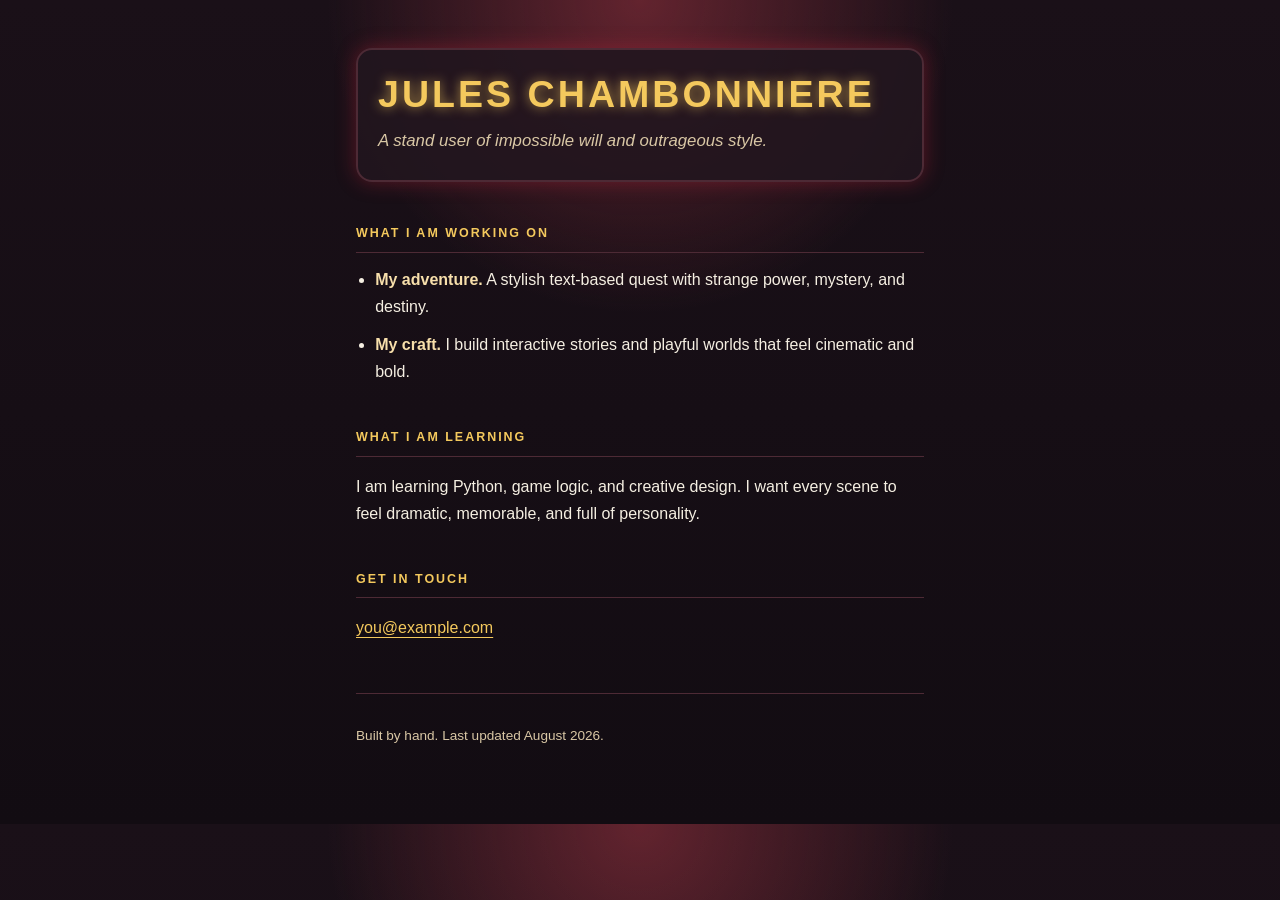
==== index.html @ c7882b74 "changed name line 9" ====
<!doctype html>
<html lang="en">

<head>
  <meta charset="utf-8">
  <meta name="viewport" content="width=device-width, initial-scale=1">

  <title>Jules Chambonniere</title>
  <meta name="description"
    content="A bizarre, stylish adventure inspired by the energy and drama of JoJo's Bizarre Adventure.">

  <link rel="stylesheet" href="styles.css">
</head>

<body>

  <header>
    <h1>Jules Chambonniere</h1>
    <p class="tagline">A stand user of impossible will and outrageous style.</p>
  </header>

  <main>

    <section>
      <h2>What I am working on</h2>
      <ul>
        <li><strong>My adventure.</strong> A stylish text-based quest with strange power, mystery, and destiny.</li>
        <li><strong>My craft.</strong> I build interactive stories and playful worlds that feel cinematic and bold.</li>
      </ul>
    </section>

    <section>
      <h2>What I am learning</h2>
      <p>
        I am learning Python, game logic, and creative design. I want every scene to feel dramatic,
        memorable, and full of personality.
      </p>
    </section>

    <section>
      <h2>Get in touch</h2>
      <p><a href="mailto:you@example.com">you@example.com</a></p>
    </section>

  </main>

  <footer>
    <p>Built by hand. Last updated August 2026.</p>
  </footer>

</body>

</html>
---- styles.css ----
:root {
  --ink: #f5efe2;
  --muted: #d9c7a5;
  --accent: #d72638;
  --accent-strong: #f4c95d;
  --paper: #120c12;
  --paper-soft: #22161f;
  --line: #4d2a35;
  --measure: 38rem;
}

*,
*::before,
*::after {
  box-sizing: border-box;
}

body {
  margin: 0 auto;
  padding: 3rem 1.25rem 4rem;
  max-width: var(--measure);
  background:
    radial-gradient(circle at top, rgba(123, 42, 54, 0.75), transparent 30%),
    linear-gradient(180deg, #1a1018 0%, var(--paper) 100%);
  color: var(--ink);
  font: 1rem/1.7 "Segoe UI", Tahoma, sans-serif;
}

header {
  padding: 1.5rem 1.25rem;
  border: 2px solid var(--line);
  border-radius: 1rem;
  background: rgba(34, 22, 31, 0.9);
  box-shadow: 0 0 20px rgba(212, 38, 59, 0.35);
}

h1 {
  margin: 0;
  font-size: 2.35rem;
  line-height: 1.1;
  letter-spacing: 0.08em;
  text-transform: uppercase;
  color: var(--accent-strong);
  text-shadow: 0 0 12px rgba(244, 201, 93, 0.7);
}

.tagline {
  margin: 0.75rem 0 0;
  color: var(--muted);
  font-size: 1.05rem;
  font-style: italic;
}

h2 {
  margin: 2.6rem 0 0.8rem;
  padding-bottom: 0.45rem;
  border-bottom: 1px solid var(--line);
  font-size: 0.78rem;
  letter-spacing: 0.16em;
  text-transform: uppercase;
  color: var(--accent-strong);
}

ul {
  margin: 0;
  padding-left: 1.2rem;
}

li {
  margin-bottom: 0.7rem;
}

strong {
  color: #f7dfab;
}

a {
  color: var(--accent-strong);
  text-underline-offset: 4px;
}

a:hover {
  text-decoration: none;
}

footer {
  margin-top: 3.25rem;
  padding-top: 1rem;
  border-top: 1px solid var(--line);
  color: var(--muted);
  font-size: 0.85rem;
}

@media (max-width: 30rem) {
  body {
    padding-top: 2rem;
  }

  h1 {
    font-size: 1.9rem;
  }
}
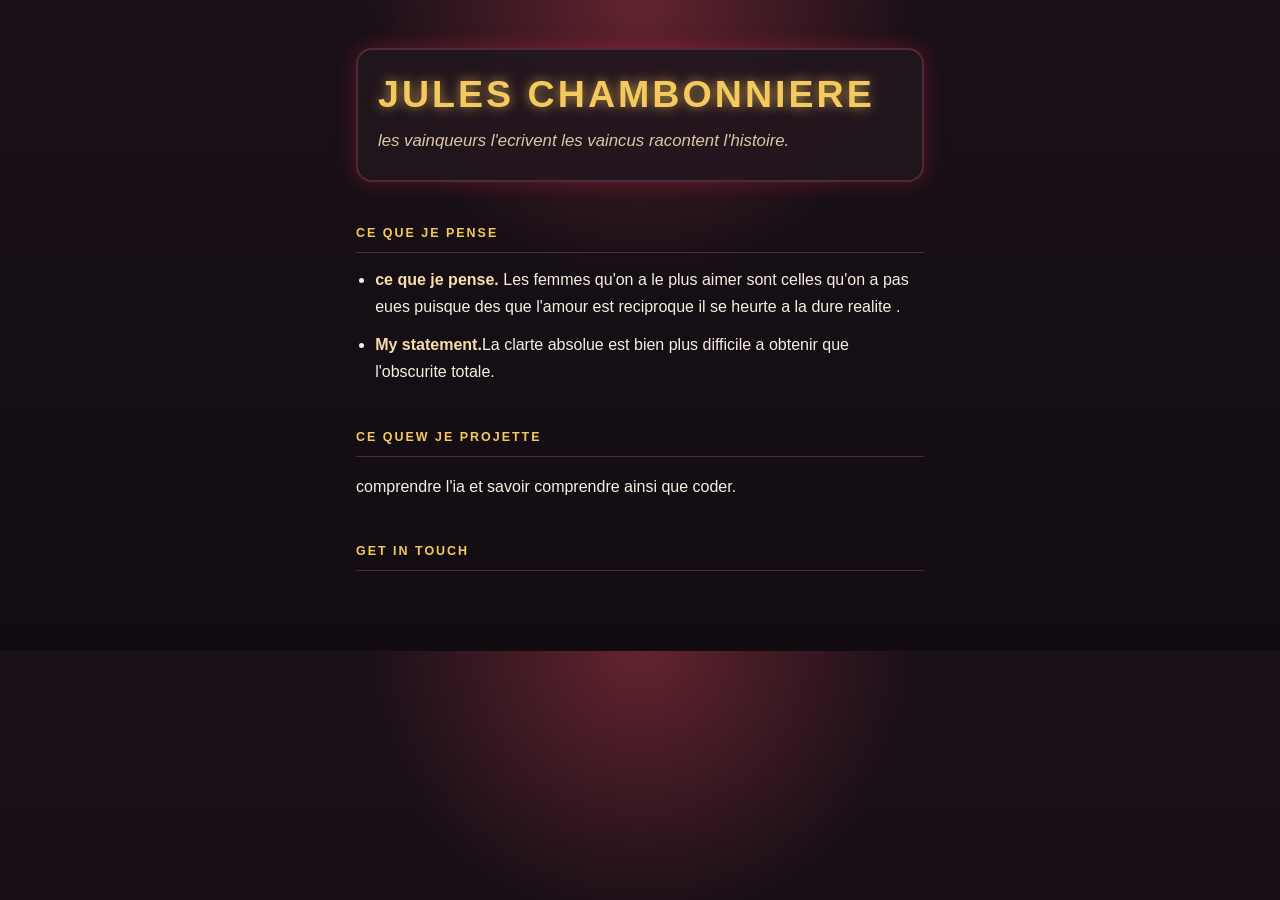
==== commit 25b523bb: "texte tout du long" ====
--- a/index.html
+++ b/index.html
@@ -7,7 +7,7 @@
 
   <title>Jules Chambonniere</title>
   <meta name="description"
-    content="A bizarre, stylish adventure inspired by the energy and drama of JoJo's Bizarre Adventure.">
+    content="who told you bad men don't dance ?">
 
   <link rel="stylesheet" href="styles.css">
 </head>
@@ -16,36 +16,35 @@
 
   <header>
     <h1>Jules Chambonniere</h1>
-    <p class="tagline">A stand user of impossible will and outrageous style.</p>
+    <p class="tagline"> les vainqueurs l'ecrivent les vaincus racontent l'histoire.</p>
   </header>
 
   <main>
 
     <section>
-      <h2>What I am working on</h2>
+      <h2>ce que je pense</h2>
       <ul>
-        <li><strong>My adventure.</strong> A stylish text-based quest with strange power, mystery, and destiny.</li>
-        <li><strong>My craft.</strong> I build interactive stories and playful worlds that feel cinematic and bold.</li>
+        <li><strong>ce que je pense.</strong> Les femmes qu'on a le plus aimer sont celles qu'on a pas eues puisque des que l'amour est reciproque il se heurte a la dure realite .</li>
+        <li><strong>My statement.</strong>La clarte absolue est bien plus difficile a obtenir que l'obscurite totale.</li>
       </ul>
     </section>
 
     <section>
-      <h2>What I am learning</h2>
+      <h2>ce quew je projette</h2>
       <p>
-        I am learning Python, game logic, and creative design. I want every scene to feel dramatic,
-        memorable, and full of personality.
+        comprendre l'ia et savoir comprendre ainsi que coder.
       </p>
     </section>
 
     <section>
       <h2>Get in touch</h2>
-      <p><a href="mailto:you@example.com">you@example.com</a></p>
+      <p><a href="mailto:chambonnierejules@gmail.com>you@example.com</a></p>
     </section>
 
   </main>
 
   <footer>
-    <p>Built by hand. Last updated August 2026.</p>
+    <p>Built brick by brick. Last updated August 2026.</p>
   </footer>
 
 </body>
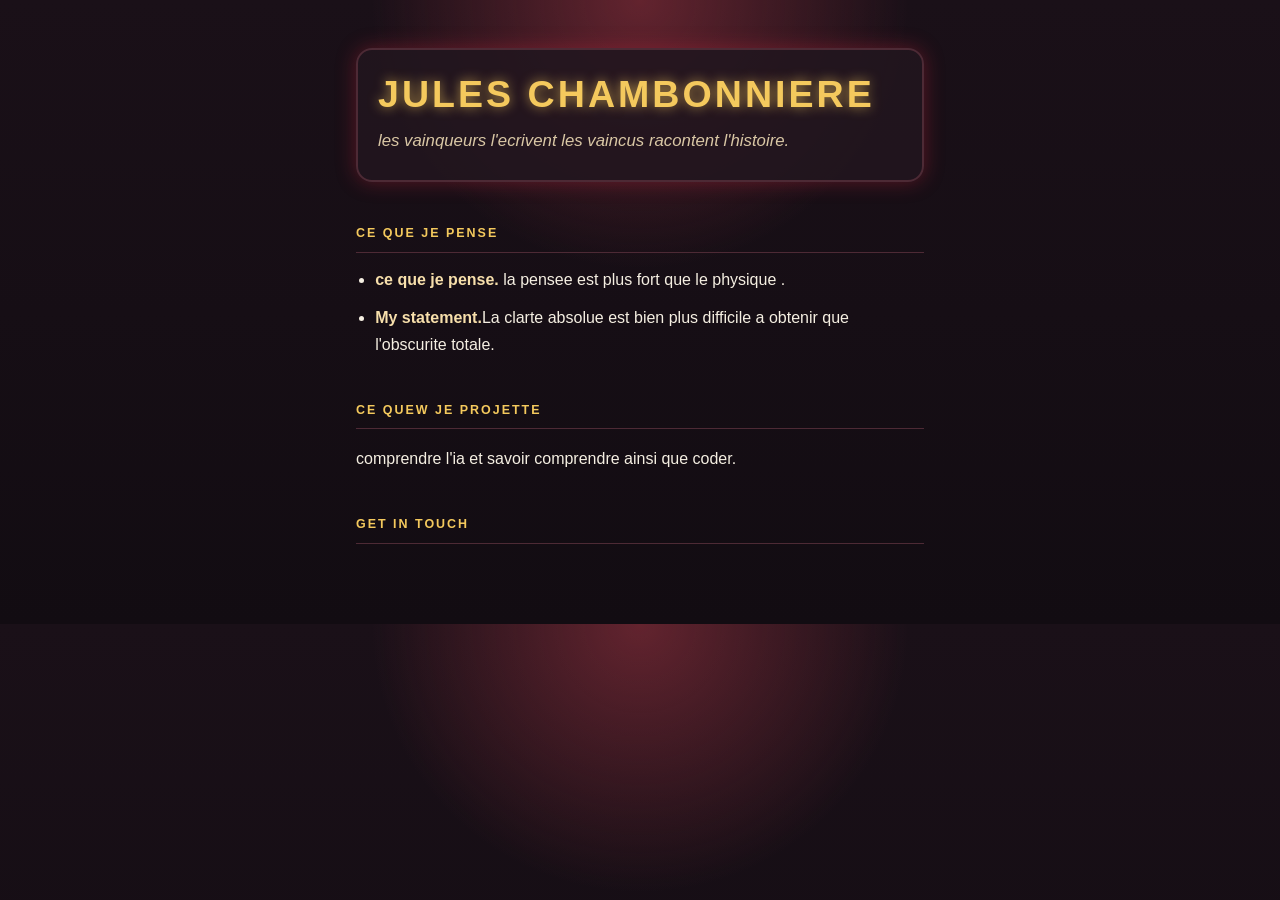
==== commit 9db4c26d: "ce quen je pense change" ====
--- a/index.html
+++ b/index.html
@@ -24,7 +24,7 @@
     <section>
       <h2>ce que je pense</h2>
       <ul>
-        <li><strong>ce que je pense.</strong> Les femmes qu'on a le plus aimer sont celles qu'on a pas eues puisque des que l'amour est reciproque il se heurte a la dure realite .</li>
+        <li><strong>ce que je pense.</strong> la pensee est plus fort que le physique .</li>
         <li><strong>My statement.</strong>La clarte absolue est bien plus difficile a obtenir que l'obscurite totale.</li>
       </ul>
     </section>
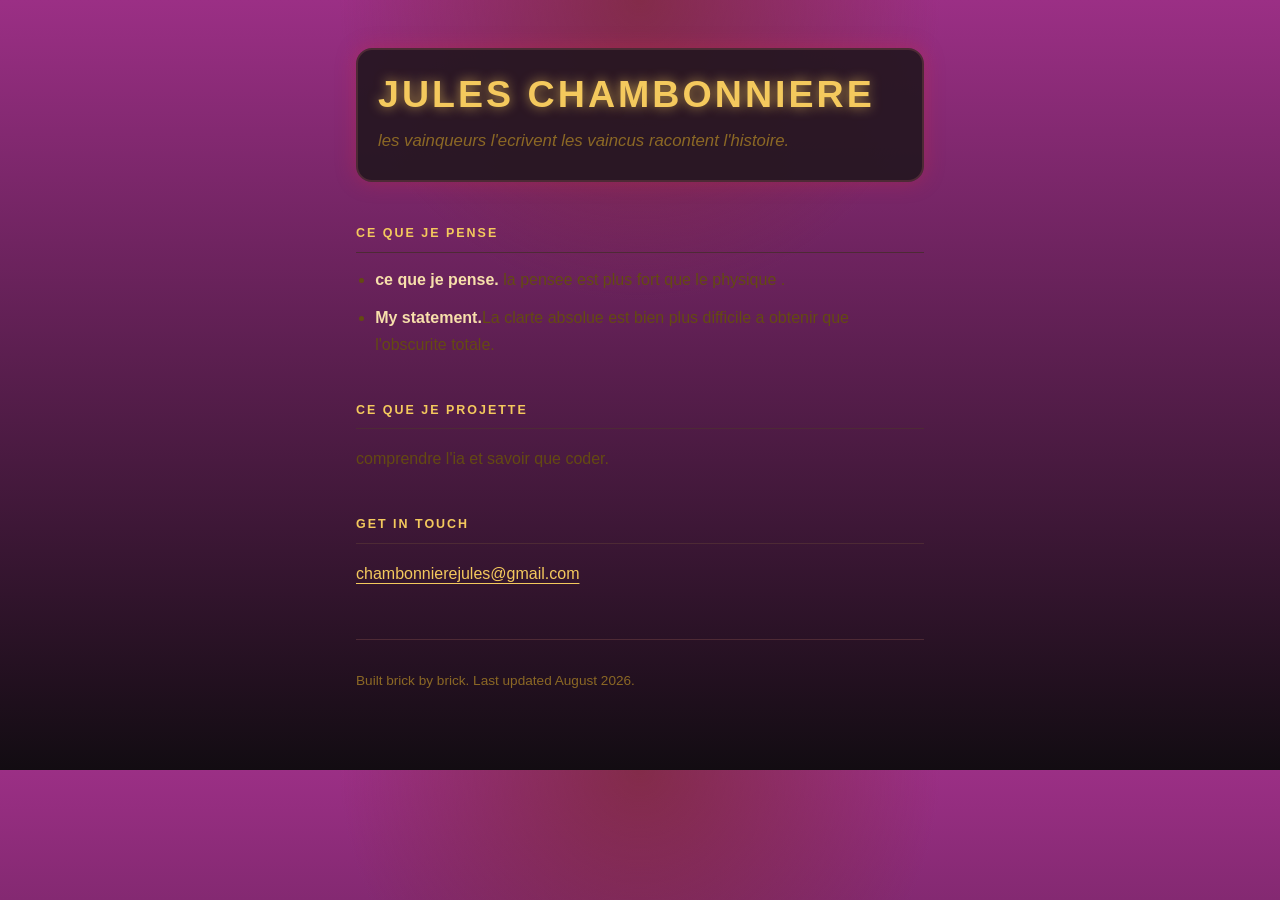
==== commit 197b33f8: "un peu la couleur" ====
--- a/index.html
+++ b/index.html
@@ -6,8 +6,7 @@
   <meta name="viewport" content="width=device-width, initial-scale=1">
 
   <title>Jules Chambonniere</title>
-  <meta name="description"
-    content="who told you bad men don't dance ?">
+  <meta name="description" content="who told you bad men don't dance ?">
 
   <link rel="stylesheet" href="styles.css">
 </head>
@@ -25,20 +24,21 @@
       <h2>ce que je pense</h2>
       <ul>
         <li><strong>ce que je pense.</strong> la pensee est plus fort que le physique .</li>
-        <li><strong>My statement.</strong>La clarte absolue est bien plus difficile a obtenir que l'obscurite totale.</li>
+        <li><strong>My statement.</strong>La clarte absolue est bien plus difficile a obtenir que l'obscurite totale.
+        </li>
       </ul>
     </section>
 
     <section>
-      <h2>ce quew je projette</h2>
+      <h2>ce que je projette</h2>
       <p>
-        comprendre l'ia et savoir comprendre ainsi que coder.
+        comprendre l'ia et savoir que coder.
       </p>
     </section>
 
     <section>
       <h2>Get in touch</h2>
-      <p><a href="mailto:chambonnierejules@gmail.com>you@example.com</a></p>
+      <p><a href="mailto:chambonnierejules@gmail.com">chambonnierejules@gmail.com</a></p>
     </section>
 
   </main>
--- a/styles.css
+++ b/styles.css
@@ -1,6 +1,6 @@
 :root {
-  --ink: #f5efe2;
-  --muted: #d9c7a5;
+  --ink: #644a12;
+  --muted: #8b6825;
   --accent: #d72638;
   --accent-strong: #f4c95d;
   --paper: #120c12;
@@ -21,7 +21,7 @@
   max-width: var(--measure);
   background:
     radial-gradient(circle at top, rgba(123, 42, 54, 0.75), transparent 30%),
-    linear-gradient(180deg, #1a1018 0%, var(--paper) 100%);
+    linear-gradient(180deg, #9b2f85 0%, var(--paper) 100%);
   color: var(--ink);
   font: 1rem/1.7 "Segoe UI", Tahoma, sans-serif;
 }
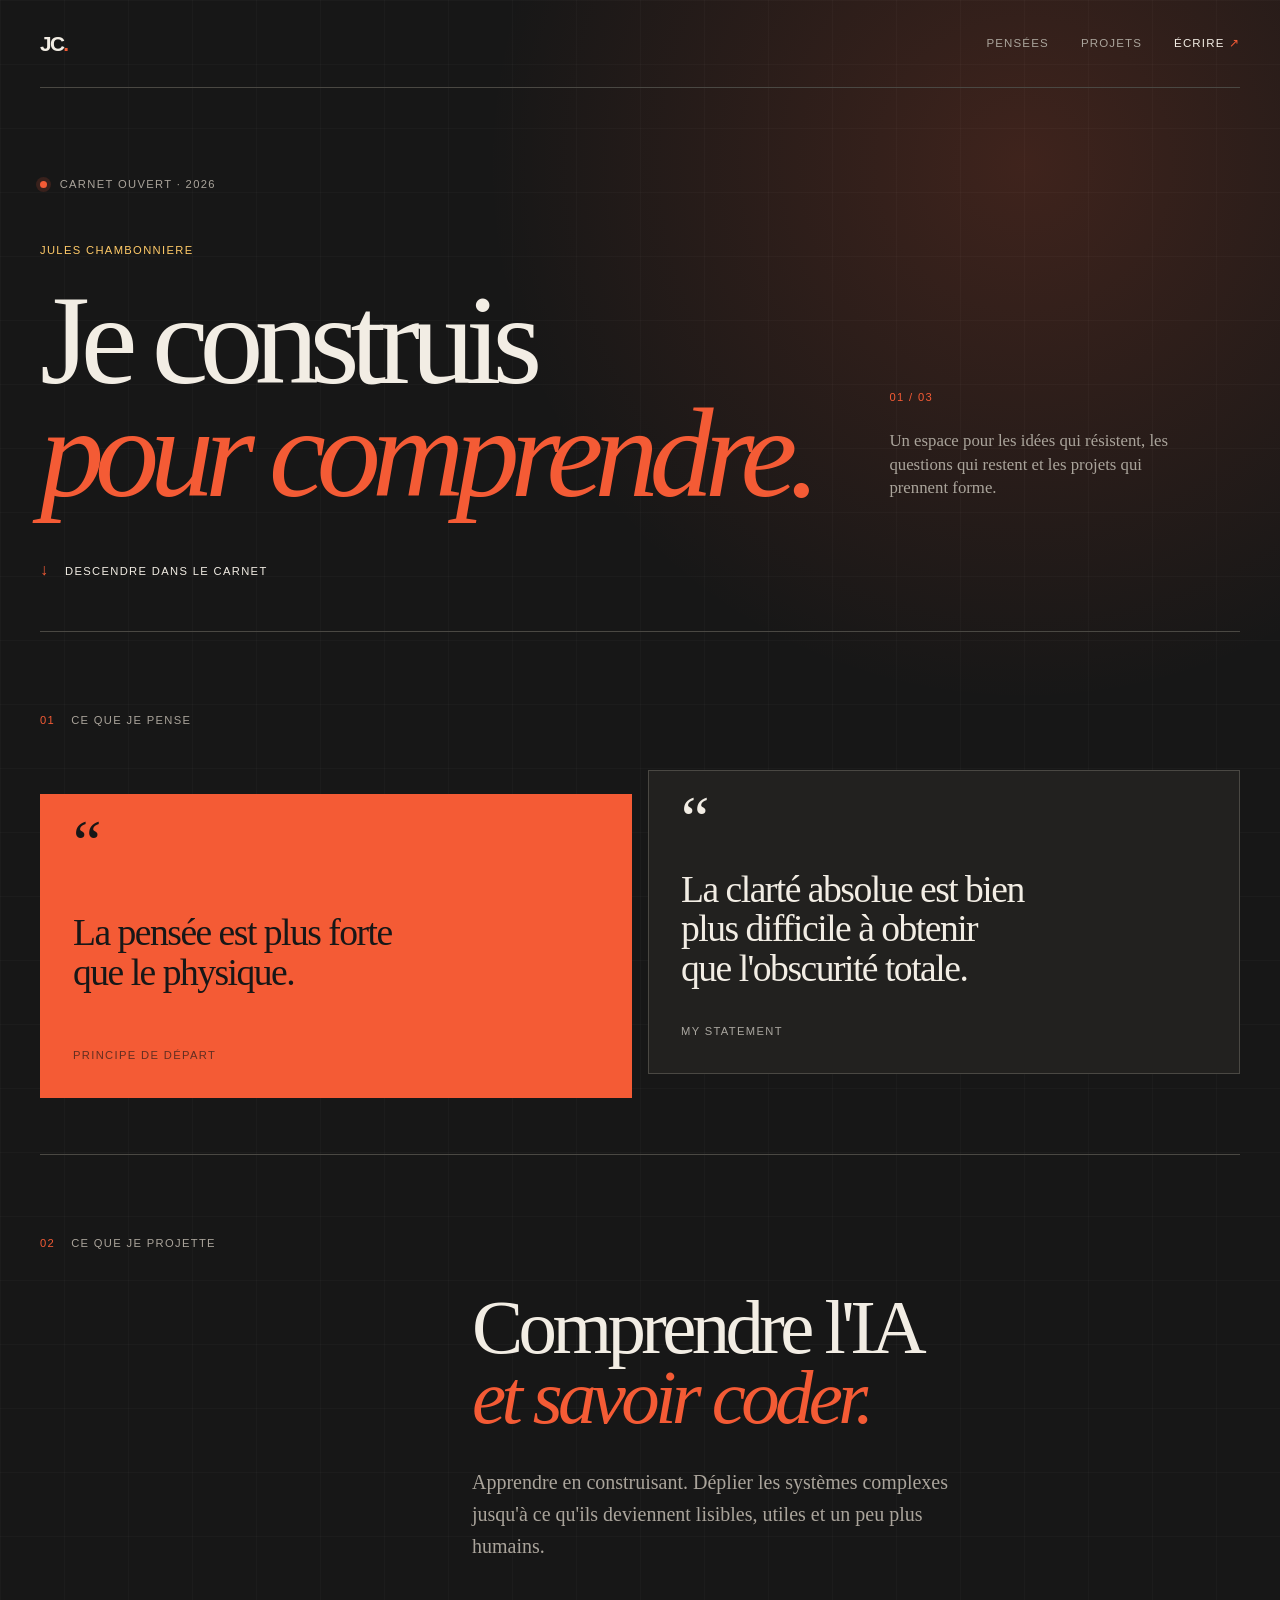
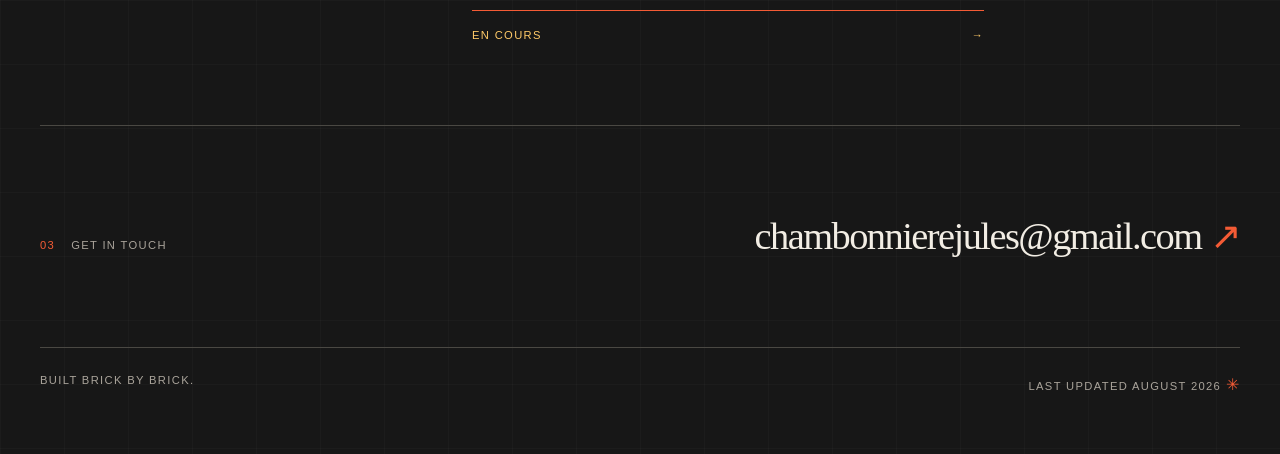
==== commit 791a565a: "blablabla" ====
--- a/index.html
+++ b/index.html
@@ -5,47 +5,79 @@
   <meta charset="utf-8">
   <meta name="viewport" content="width=device-width, initial-scale=1">
 
-  <title>Jules Chambonniere</title>
-  <meta name="description" content="who told you bad men don't dance ?">
+  <title>Jules Chambonniere — idées en mouvement</title>
+  <meta name="description" content="Le carnet public de Jules Chambonniere : idées, IA et code.">
 
   <link rel="stylesheet" href="styles.css">
 </head>
 
 <body>
 
-  <header>
-    <h1>Jules Chambonniere</h1>
-    <p class="tagline"> les vainqueurs l'ecrivent les vaincus racontent l'histoire.</p>
-  </header>
+  <div class="page-shell">
+    <nav class="site-nav" aria-label="Navigation principale">
+      <a class="monogram" href="#top" aria-label="Retour en haut">JC<span>.</span></a>
+      <div class="nav-links">
+        <a href="#pensees">Pensées</a>
+        <a href="#projets">Projets</a>
+        <a class="nav-contact" href="mailto:chambonnierejules@gmail.com">Écrire <span>↗</span></a>
+      </div>
+    </nav>
 
-  <main>
+    <header id="top" class="hero">
+      <div class="hero-kicker"><span class="status-dot"></span> Carnet ouvert · 2026</div>
+      <div class="hero-grid">
+        <div>
+          <p class="eyebrow">Jules Chambonniere</p>
+          <h1>Je construis<br><em>pour comprendre.</em></h1>
+        </div>
+        <div class="hero-note">
+          <span class="note-number">01 / 03</span>
+          <p>Un espace pour les idées qui résistent, les questions qui restent et les projets qui prennent forme.</p>
+        </div>
+      </div>
+      <a class="scroll-cue" href="#pensees"><span>↓</span> Descendre dans le carnet</a>
+    </header>
 
-    <section>
-      <h2>ce que je pense</h2>
-      <ul>
-        <li><strong>ce que je pense.</strong> la pensee est plus fort que le physique .</li>
-        <li><strong>My statement.</strong>La clarte absolue est bien plus difficile a obtenir que l'obscurite totale.
-        </li>
-      </ul>
-    </section>
+    <main>
 
-    <section>
-      <h2>ce que je projette</h2>
-      <p>
-        comprendre l'ia et savoir que coder.
-      </p>
-    </section>
+      <section id="pensees" class="section-block thoughts">
+        <div class="section-label"><span>01</span><span>Ce que je pense</span></div>
+        <div class="quote-list">
+          <article class="quote-card quote-card-featured">
+            <span class="quote-mark">“</span>
+            <p>La pensée est plus forte que le physique.</p>
+            <span class="quote-caption">Principe de départ</span>
+          </article>
+          <article class="quote-card">
+            <span class="quote-mark">“</span>
+            <p>La clarté absolue est bien plus difficile à obtenir que l'obscurité totale.</p>
+            <span class="quote-caption">My statement</span>
+          </article>
+        </div>
+      </section>
 
-    <section>
-      <h2>Get in touch</h2>
-      <p><a href="mailto:chambonnierejules@gmail.com">chambonnierejules@gmail.com</a></p>
-    </section>
+      <section id="projets" class="section-block direction">
+        <div class="section-label"><span>02</span><span>Ce que je projette</span></div>
+        <div class="direction-content">
+          <h2>Comprendre l'IA<br><em>et savoir coder.</em></h2>
+          <p>Apprendre en construisant. Déplier les systèmes complexes jusqu'à ce qu'ils deviennent lisibles, utiles et
+            un peu plus humains.</p>
+          <div class="progress-line"><span>En cours</span><span>→</span></div>
+        </div>
+      </section>
 
-  </main>
+      <section class="section-block contact-block">
+        <div class="section-label"><span>03</span><span>Get in touch</span></div>
+        <a class="email-link" href="mailto:chambonnierejules@gmail.com">chambonnierejules@gmail.com <span>↗</span></a>
+      </section>
 
-  <footer>
-    <p>Built brick by brick. Last updated August 2026.</p>
-  </footer>
+    </main>
+
+    <footer>
+      <p>Built brick by brick.</p>
+      <p>Last updated <time datetime="2026-08">August 2026</time> <span class="footer-mark">✳</span></p>
+    </footer>
+  </div>
 
 </body>
 
--- a/styles.css
+++ b/styles.css
@@ -1,12 +1,12 @@
 :root {
-  --ink: #644a12;
-  --muted: #8b6825;
-  --accent: #d72638;
-  --accent-strong: #f4c95d;
-  --paper: #120c12;
-  --paper-soft: #22161f;
-  --line: #4d2a35;
-  --measure: 38rem;
+  --ink: #f2ede4;
+  --muted: #aaa49b;
+  --accent: #f45b35;
+  --accent-strong: #ffca68;
+  --paper: #171717;
+  --paper-soft: #22211f;
+  --line: #4a4843;
+  --measure: 76rem;
 }
 
 *,
@@ -16,87 +16,355 @@
 }
 
 body {
+  margin: 0;
+  padding: 0 2.5rem 2rem;
+  background:
+    linear-gradient(rgba(255, 255, 255, .025) 1px, transparent 1px),
+    linear-gradient(90deg, rgba(255, 255, 255, .025) 1px, transparent 1px),
+    radial-gradient(circle at 80% 8%, rgba(244, 91, 53, .18), transparent 25%),
+    var(--paper);
+  background-size: 64px 64px, 64px 64px, auto, auto;
+  color: var(--ink);
+  font: 1rem/1.6 Georgia, "Times New Roman", serif;
+}
+
+.page-shell {
+  max-width: var(--measure);
   margin: 0 auto;
-  padding: 3rem 1.25rem 4rem;
-  max-width: var(--measure);
-  background:
-    radial-gradient(circle at top, rgba(123, 42, 54, 0.75), transparent 30%),
-    linear-gradient(180deg, #9b2f85 0%, var(--paper) 100%);
+}
+
+.site-nav {
+  height: 5.5rem;
+  display: flex;
+  align-items: center;
+  justify-content: space-between;
+  border-bottom: 1px solid var(--line);
+  font-family: Arial, sans-serif;
+  font-size: .72rem;
+  letter-spacing: .1em;
+  text-transform: uppercase;
+}
+
+.monogram {
   color: var(--ink);
-  font: 1rem/1.7 "Segoe UI", Tahoma, sans-serif;
-}
-
-header {
-  padding: 1.5rem 1.25rem;
-  border: 2px solid var(--line);
-  border-radius: 1rem;
-  background: rgba(34, 22, 31, 0.9);
-  box-shadow: 0 0 20px rgba(212, 38, 59, 0.35);
+  font-size: 1.3rem;
+  font-weight: 800;
+  letter-spacing: -.08em;
+  text-decoration: none;
+}
+
+.monogram span,
+.nav-contact span,
+.email-link span {
+  color: var(--accent);
+}
+
+.nav-links {
+  display: flex;
+  align-items: center;
+  gap: 2rem;
+}
+
+.nav-links a {
+  color: var(--muted);
+  text-decoration: none;
+  transition: color .2s ease;
+}
+
+.nav-links a:hover {
+  color: var(--accent-strong);
+}
+
+.nav-contact {
+  color: var(--ink) !important;
+}
+
+.hero {
+  min-height: 34rem;
+  padding: 5.5rem 0 3rem;
+  display: flex;
+  flex-direction: column;
+  justify-content: space-between;
+  border-bottom: 1px solid var(--line);
+}
+
+.hero-kicker,
+.eyebrow,
+.section-label,
+.note-number,
+.scroll-cue,
+.quote-caption,
+.progress-line,
+footer {
+  font-family: Arial, sans-serif;
+  text-transform: uppercase;
+  letter-spacing: .12em;
+  font-size: .7rem;
+}
+
+.hero-kicker {
+  color: var(--muted);
+}
+
+.status-dot {
+  display: inline-block;
+  width: .45rem;
+  height: .45rem;
+  margin-right: .5rem;
+  border-radius: 50%;
+  background: var(--accent);
+  box-shadow: 0 0 0 .25rem rgba(244, 91, 53, .15);
+}
+
+.hero-grid {
+  display: grid;
+  grid-template-columns: minmax(0, 1.6fr) minmax(14rem, .7fr);
+  align-items: end;
+  gap: 3rem;
+}
+
+.eyebrow {
+  margin: 0 0 1.5rem;
+  color: var(--accent-strong);
+}
+
+h1,
+h2,
+p {
+  margin-top: 0;
 }
 
 h1 {
+  margin-bottom: 0;
+  font-size: clamp(4.4rem, 10vw, 9.6rem);
+  line-height: .88;
+  letter-spacing: -.07em;
+  font-weight: 400;
+}
+
+h1 em,
+h2 em {
+  color: var(--accent);
+  font-style: italic;
+}
+
+.hero-note {
+  max-width: 18rem;
+  padding-bottom: .6rem;
+  color: var(--muted);
+}
+
+.note-number {
+  display: block;
+  margin-bottom: 1.4rem;
+  color: var(--accent);
+}
+
+.hero-note p {
   margin: 0;
-  font-size: 2.35rem;
-  line-height: 1.1;
-  letter-spacing: 0.08em;
-  text-transform: uppercase;
+  font-size: 1.05rem;
+  line-height: 1.4;
+}
+
+.scroll-cue {
+  color: var(--ink);
+  text-decoration: none;
+}
+
+.scroll-cue span {
+  margin-right: .7rem;
+  color: var(--accent);
+  font-size: 1rem;
+}
+
+.section-block {
+  padding: 5rem 0;
+  border-bottom: 1px solid var(--line);
+}
+
+.section-label {
+  display: flex;
+  gap: 1rem;
+  color: var(--muted);
+}
+
+.section-label span:first-child {
+  color: var(--accent);
+}
+
+.quote-list {
+  display: grid;
+  grid-template-columns: 1fr 1fr;
+  gap: 1rem;
+  margin-top: 2.5rem;
+}
+
+.quote-card {
+  min-height: 19rem;
+  padding: 2rem;
+  display: flex;
+  flex-direction: column;
+  justify-content: space-between;
+  background: var(--paper-soft);
+  border: 1px solid var(--line);
+}
+
+.quote-card-featured {
+  background: var(--accent);
+  color: var(--paper);
+  border-color: var(--accent);
+  transform: translateY(1.5rem);
+}
+
+.quote-mark {
+  font-size: 4rem;
+  line-height: .5;
+}
+
+.quote-card p {
+  max-width: 22rem;
+  margin: 1rem 0;
+  font-size: clamp(1.5rem, 3vw, 2.35rem);
+  line-height: 1.05;
+  letter-spacing: -.04em;
+}
+
+.quote-caption {
+  opacity: .65;
+}
+
+.direction-content {
+  max-width: 48rem;
+  margin: 2.5rem 0 0 auto;
+}
+
+.direction h2 {
+  margin-bottom: 2rem;
+  font-size: clamp(2.8rem, 6vw, 6rem);
+  line-height: .92;
+  font-weight: 400;
+  letter-spacing: -.06em;
+}
+
+.direction p {
+  max-width: 32rem;
+  color: var(--muted);
+  font-size: 1.25rem;
+}
+
+.progress-line {
+  display: flex;
+  justify-content: space-between;
+  max-width: 32rem;
+  margin-top: 3rem;
+  padding-top: 1rem;
+  border-top: 1px solid var(--accent);
   color: var(--accent-strong);
-  text-shadow: 0 0 12px rgba(244, 201, 93, 0.7);
-}
-
-.tagline {
-  margin: 0.75rem 0 0;
-  color: var(--muted);
-  font-size: 1.05rem;
-  font-style: italic;
-}
-
-h2 {
-  margin: 2.6rem 0 0.8rem;
-  padding-bottom: 0.45rem;
-  border-bottom: 1px solid var(--line);
-  font-size: 0.78rem;
-  letter-spacing: 0.16em;
-  text-transform: uppercase;
+}
+
+.contact-block {
+  display: flex;
+  justify-content: space-between;
+  gap: 2rem;
+  align-items: baseline;
+}
+
+.email-link {
+  color: var(--ink);
+  font-size: clamp(1.4rem, 3vw, 2.7rem);
+  letter-spacing: -.04em;
+  text-decoration: none;
+}
+
+.email-link:hover {
   color: var(--accent-strong);
 }
 
-ul {
+footer {
+  display: flex;
+  justify-content: space-between;
+  padding: 1.5rem 0;
+  color: var(--muted);
+}
+
+footer p {
   margin: 0;
-  padding-left: 1.2rem;
-}
-
-li {
-  margin-bottom: 0.7rem;
-}
-
-strong {
-  color: #f7dfab;
-}
-
-a {
-  color: var(--accent-strong);
-  text-underline-offset: 4px;
-}
-
-a:hover {
-  text-decoration: none;
-}
-
-footer {
-  margin-top: 3.25rem;
-  padding-top: 1rem;
-  border-top: 1px solid var(--line);
-  color: var(--muted);
-  font-size: 0.85rem;
+}
+
+.footer-mark {
+  color: var(--accent);
+  font-size: 1rem;
 }
 
 @media (max-width: 30rem) {
   body {
-    padding-top: 2rem;
+    padding: 0 1.1rem 1rem;
+  }
+
+  .site-nav {
+    height: 4.5rem;
+  }
+
+  .nav-links {
+    gap: .8rem;
+    font-size: .62rem;
+  }
+
+  .nav-links a:not(.nav-contact) {
+    display: none;
+  }
+
+  .hero {
+    min-height: 31rem;
+    padding-top: 4rem;
+  }
+
+  .hero-grid,
+  .quote-list {
+    grid-template-columns: 1fr;
+    gap: 2rem;
   }
 
   h1 {
-    font-size: 1.9rem;
-  }
-}
+    font-size: clamp(3.7rem, 17vw, 5.5rem);
+  }
+
+  .hero-note {
+    max-width: 15rem;
+  }
+
+  .section-block {
+    padding: 3.5rem 0;
+  }
+
+  .quote-card-featured {
+    transform: none;
+  }
+
+  .quote-card {
+    min-height: 15rem;
+  }
+
+  .direction-content {
+    margin-top: 2rem;
+  }
+
+  .contact-block {
+    display: block;
+  }
+
+  .email-link {
+    display: block;
+    margin-top: 2rem;
+    overflow-wrap: anywhere;
+  }
+
+  footer {
+    display: block;
+    line-height: 2;
+  }
+
+  footer p:last-child {
+    margin-top: .4rem;
+  }
+}
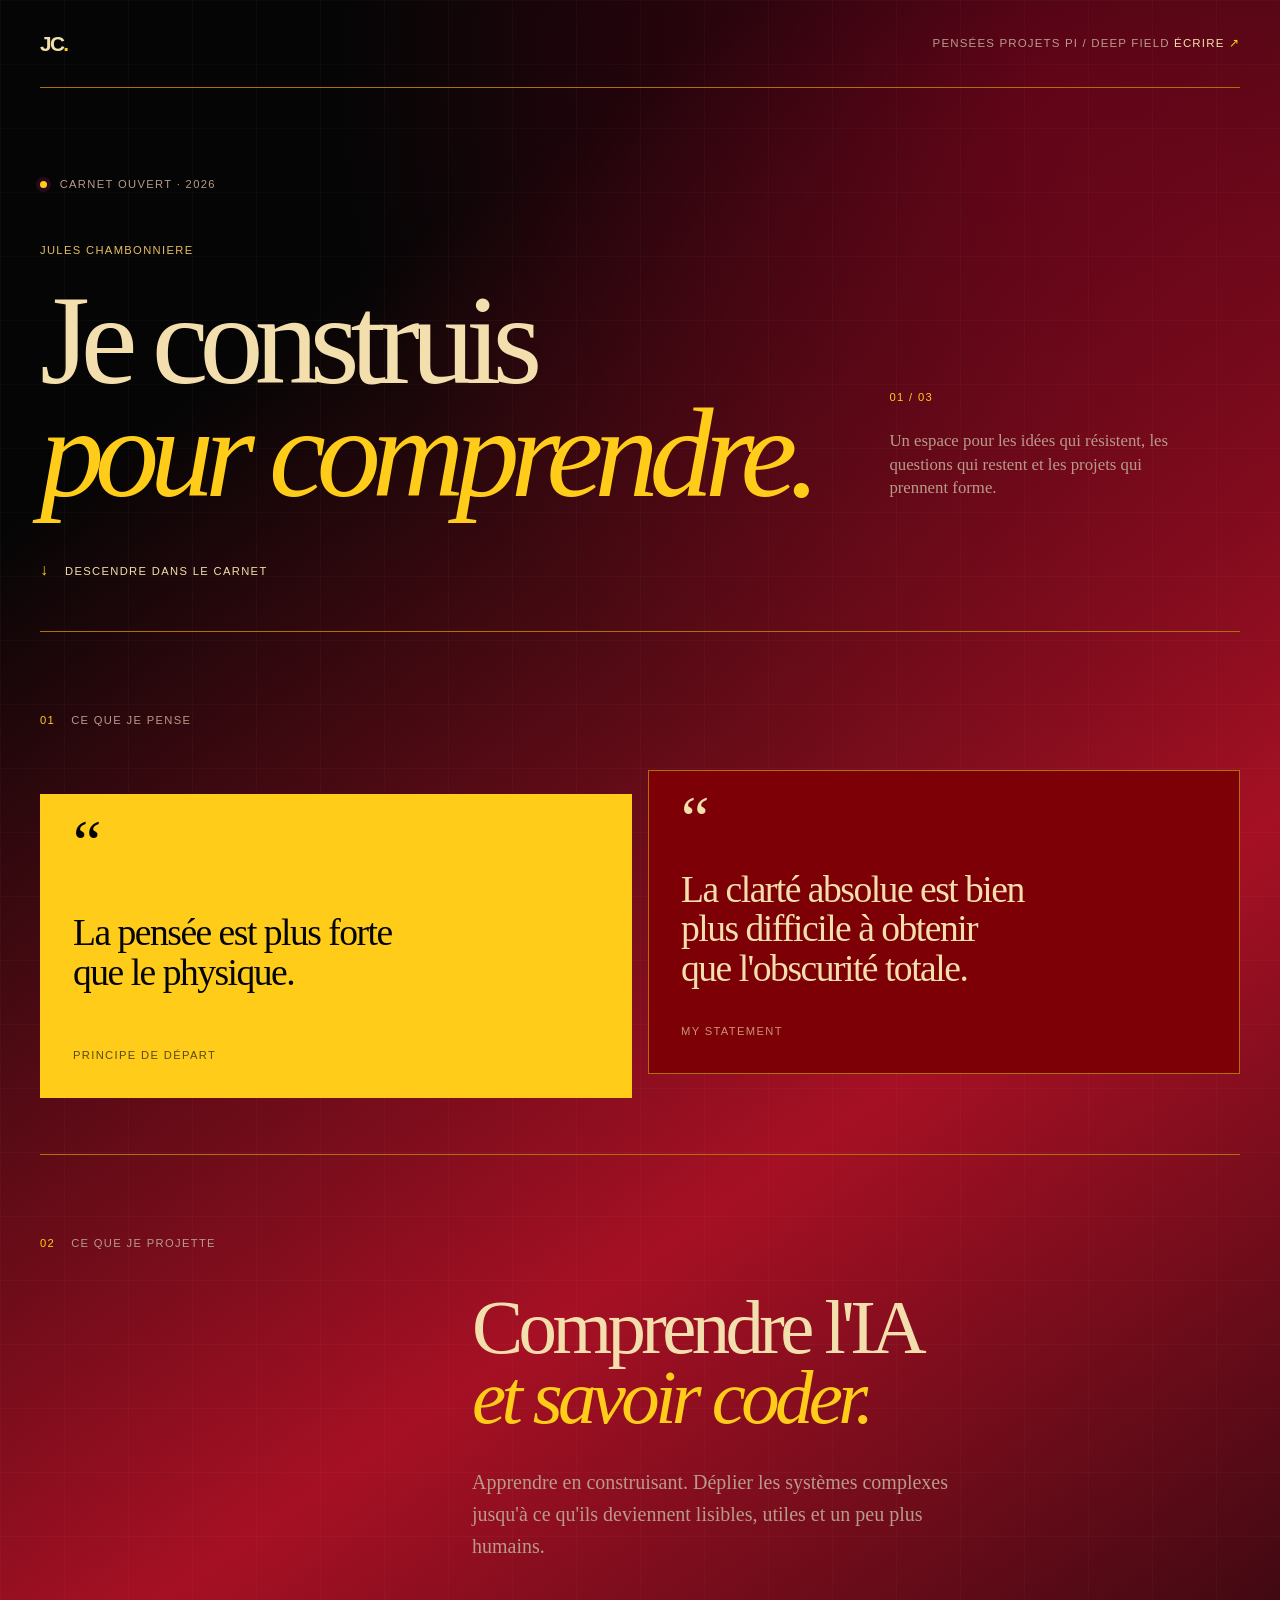
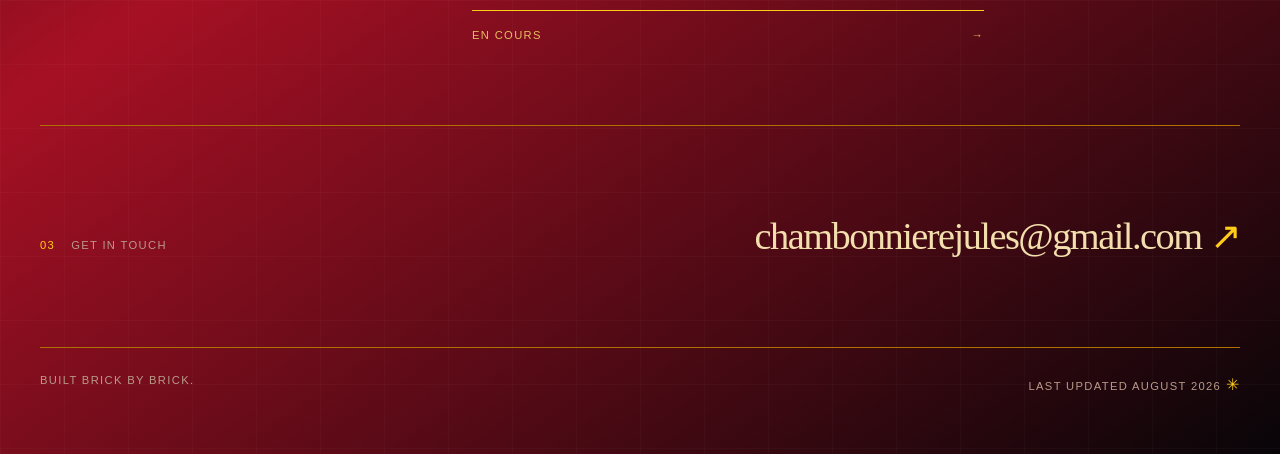
==== commit 4999e687: "pi" ====
--- a/index.html
+++ b/index.html
@@ -19,6 +19,7 @@
       <div class="nav-links">
         <a href="#pensees">Pensées</a>
         <a href="#projets">Projets</a>
+        <a href="pi.html">Pi / Deep Field</a>
         <a class="nav-contact" href="mailto:chambonnierejules@gmail.com">Écrire <span>↗</span></a>
       </div>
     </nav>
--- a/styles.css
+++ b/styles.css
@@ -1,11 +1,11 @@
 :root {
-  --ink: #f2ede4;
-  --muted: #aaa49b;
-  --accent: #f45b35;
-  --accent-strong: #ffca68;
-  --paper: #171717;
-  --paper-soft: #22211f;
-  --line: #4a4843;
+  --ink: #f3dfad;
+  --muted: #b99a8a;
+  --accent: #ffcd19;
+  --accent-strong: #e7bd62;
+  --paper: #050505;
+  --paper-soft: #7c0006;
+  --line: #b17102;
   --measure: 76rem;
 }
 
@@ -21,8 +21,8 @@
   background:
     linear-gradient(rgba(255, 255, 255, .025) 1px, transparent 1px),
     linear-gradient(90deg, rgba(255, 255, 255, .025) 1px, transparent 1px),
-    radial-gradient(circle at 80% 8%, rgba(244, 91, 53, .18), transparent 25%),
-    var(--paper);
+    radial-gradient(circle at 82% 4%, rgba(179, 0, 42, 0.4), transparent 32%),
+    linear-gradient(145deg, #050505 18%, #a61024 58%, #080508 100%);
   background-size: 64px 64px, 64px 64px, auto, auto;
   color: var(--ink);
   font: 1rem/1.6 Georgia, "Times New Roman", serif;
@@ -59,10 +59,12 @@
   color: var(--accent);
 }
 
-.nav-links {
-  display: flex;
-  align-items: center;
-  gap: 2rem;
+.nav-links {.cards {
+  display: flex;
+  flex-direction: row;
+  justify-content: center;
+  align-items: flex-end;
+}
 }
 
 .nav-links a {
@@ -113,7 +115,7 @@
   margin-right: .5rem;
   border-radius: 50%;
   background: var(--accent);
-  box-shadow: 0 0 0 .25rem rgba(244, 91, 53, .15);
+  box-shadow: 0 0 0 .25rem rgba(143, 23, 79, .25);
 }
 
 .hero-grid {
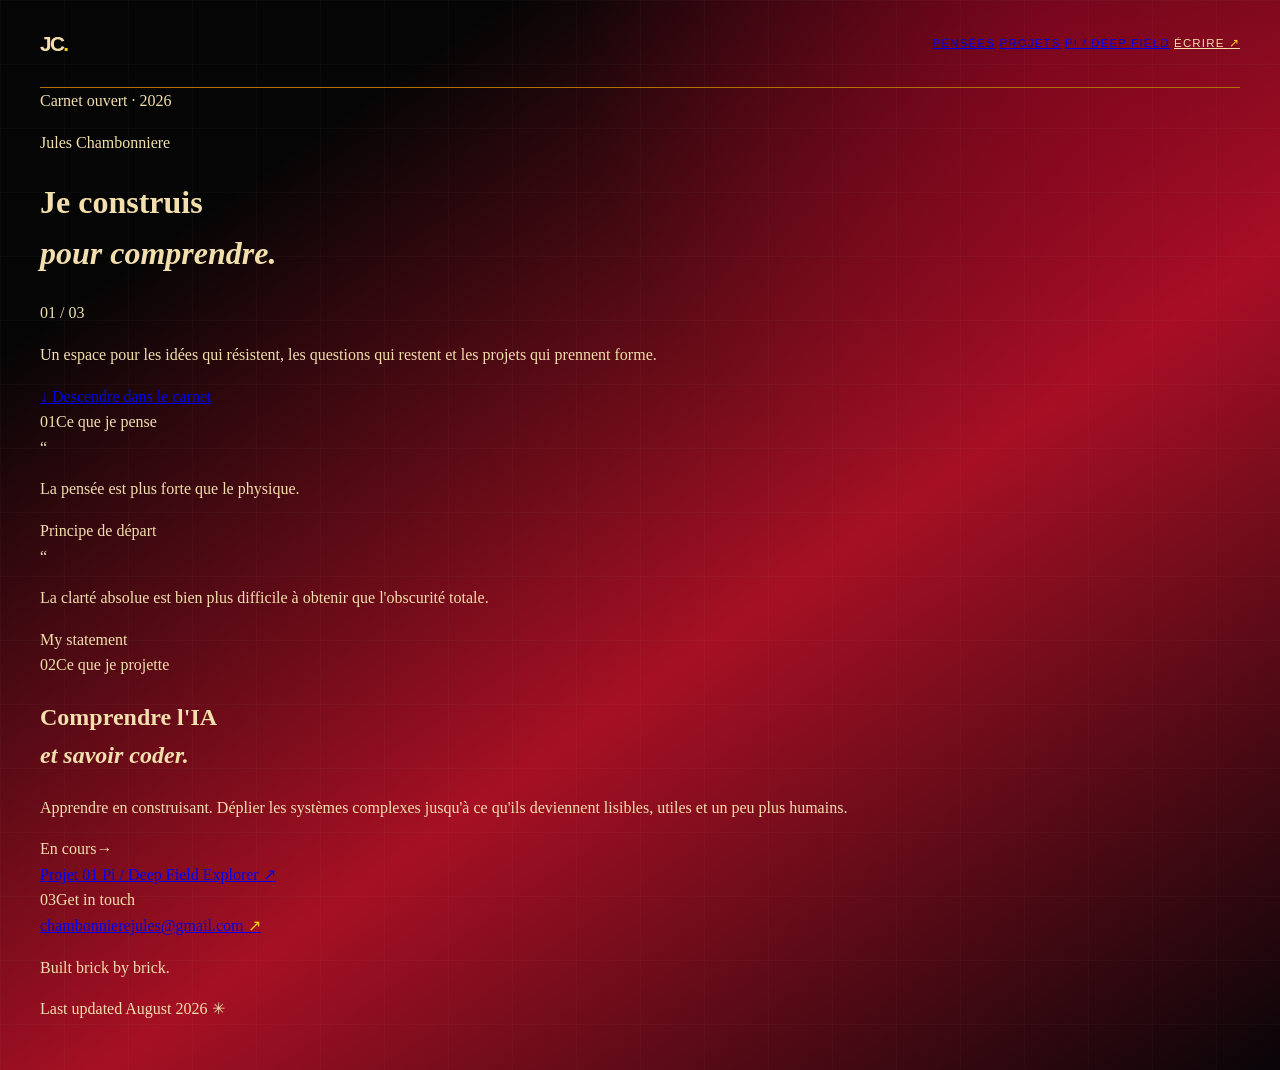
==== commit 4fe02d0f: "Add Pi Deep Field project card" ====
--- a/index.html
+++ b/index.html
@@ -19,7 +19,7 @@
       <div class="nav-links">
         <a href="#pensees">Pensées</a>
         <a href="#projets">Projets</a>
-        <a href="pi.html">Pi / Deep Field</a>
+        <a href="pi-deep-field/pi.html">Pi / Deep Field</a>
         <a class="nav-contact" href="mailto:chambonnierejules@gmail.com">Écrire <span>↗</span></a>
       </div>
     </nav>
@@ -64,6 +64,11 @@
           <p>Apprendre en construisant. Déplier les systèmes complexes jusqu'à ce qu'ils deviennent lisibles, utiles et
             un peu plus humains.</p>
           <div class="progress-line"><span>En cours</span><span>→</span></div>
+          <a class="project-card" href="pi-deep-field/" aria-label="Ouvrir le projet Pi Deep Field">
+            <span class="project-card-index">Projet 01</span>
+            <span class="project-card-title">Pi / Deep Field</span>
+            <span class="project-card-action" aria-hidden="true">Explorer ↗</span>
+          </a>
         </div>
       </section>
 
--- a/styles.css
+++ b/styles.css
@@ -59,314 +59,364 @@
   color: var(--accent);
 }
 
-.nav-links {.cards {
-  display: flex;
-  flex-direction: row;
-  justify-content: center;
-  align-items: flex-end;
-}
-}
-
-.nav-links a {
-  color: var(--muted);
-  text-decoration: none;
-  transition: color .2s ease;
-}
-
-.nav-links a:hover {
-  color: var(--accent-strong);
-}
-
-.nav-contact {
-  color: var(--ink) !important;
-}
-
-.hero {
-  min-height: 34rem;
-  padding: 5.5rem 0 3rem;
-  display: flex;
-  flex-direction: column;
-  justify-content: space-between;
-  border-bottom: 1px solid var(--line);
-}
-
-.hero-kicker,
-.eyebrow,
-.section-label,
-.note-number,
-.scroll-cue,
-.quote-caption,
-.progress-line,
-footer {
-  font-family: Arial, sans-serif;
-  text-transform: uppercase;
-  letter-spacing: .12em;
-  font-size: .7rem;
-}
-
-.hero-kicker {
-  color: var(--muted);
-}
-
-.status-dot {
-  display: inline-block;
-  width: .45rem;
-  height: .45rem;
-  margin-right: .5rem;
-  border-radius: 50%;
-  background: var(--accent);
-  box-shadow: 0 0 0 .25rem rgba(143, 23, 79, .25);
-}
-
-.hero-grid {
-  display: grid;
-  grid-template-columns: minmax(0, 1.6fr) minmax(14rem, .7fr);
-  align-items: end;
-  gap: 3rem;
-}
-
-.eyebrow {
-  margin: 0 0 1.5rem;
-  color: var(--accent-strong);
-}
-
-h1,
-h2,
-p {
-  margin-top: 0;
-}
-
-h1 {
-  margin-bottom: 0;
-  font-size: clamp(4.4rem, 10vw, 9.6rem);
-  line-height: .88;
-  letter-spacing: -.07em;
-  font-weight: 400;
-}
-
-h1 em,
-h2 em {
-  color: var(--accent);
-  font-style: italic;
-}
-
-.hero-note {
-  max-width: 18rem;
-  padding-bottom: .6rem;
-  color: var(--muted);
-}
-
-.note-number {
-  display: block;
-  margin-bottom: 1.4rem;
-  color: var(--accent);
-}
-
-.hero-note p {
-  margin: 0;
-  font-size: 1.05rem;
-  line-height: 1.4;
-}
-
-.scroll-cue {
-  color: var(--ink);
-  text-decoration: none;
-}
-
-.scroll-cue span {
-  margin-right: .7rem;
-  color: var(--accent);
-  font-size: 1rem;
-}
-
-.section-block {
-  padding: 5rem 0;
-  border-bottom: 1px solid var(--line);
-}
-
-.section-label {
-  display: flex;
-  gap: 1rem;
-  color: var(--muted);
-}
-
-.section-label span:first-child {
-  color: var(--accent);
-}
-
-.quote-list {
-  display: grid;
-  grid-template-columns: 1fr 1fr;
-  gap: 1rem;
-  margin-top: 2.5rem;
-}
-
-.quote-card {
-  min-height: 19rem;
-  padding: 2rem;
-  display: flex;
-  flex-direction: column;
-  justify-content: space-between;
-  background: var(--paper-soft);
-  border: 1px solid var(--line);
-}
-
-.quote-card-featured {
-  background: var(--accent);
-  color: var(--paper);
-  border-color: var(--accent);
-  transform: translateY(1.5rem);
-}
-
-.quote-mark {
-  font-size: 4rem;
-  line-height: .5;
-}
-
-.quote-card p {
-  max-width: 22rem;
-  margin: 1rem 0;
-  font-size: clamp(1.5rem, 3vw, 2.35rem);
-  line-height: 1.05;
-  letter-spacing: -.04em;
-}
-
-.quote-caption {
-  opacity: .65;
-}
-
-.direction-content {
-  max-width: 48rem;
-  margin: 2.5rem 0 0 auto;
-}
-
-.direction h2 {
-  margin-bottom: 2rem;
-  font-size: clamp(2.8rem, 6vw, 6rem);
-  line-height: .92;
-  font-weight: 400;
-  letter-spacing: -.06em;
-}
-
-.direction p {
-  max-width: 32rem;
-  color: var(--muted);
-  font-size: 1.25rem;
-}
-
-.progress-line {
-  display: flex;
-  justify-content: space-between;
-  max-width: 32rem;
-  margin-top: 3rem;
-  padding-top: 1rem;
-  border-top: 1px solid var(--accent);
-  color: var(--accent-strong);
-}
-
-.contact-block {
-  display: flex;
-  justify-content: space-between;
-  gap: 2rem;
-  align-items: baseline;
-}
-
-.email-link {
-  color: var(--ink);
-  font-size: clamp(1.4rem, 3vw, 2.7rem);
-  letter-spacing: -.04em;
-  text-decoration: none;
-}
-
-.email-link:hover {
-  color: var(--accent-strong);
-}
-
-footer {
-  display: flex;
-  justify-content: space-between;
-  padding: 1.5rem 0;
-  color: var(--muted);
-}
-
-footer p {
-  margin: 0;
-}
-
-.footer-mark {
-  color: var(--accent);
-  font-size: 1rem;
-}
-
-@media (max-width: 30rem) {
-  body {
-    padding: 0 1.1rem 1rem;
-  }
-
-  .site-nav {
-    height: 4.5rem;
-  }
-
-  .nav-links {
-    gap: .8rem;
-    font-size: .62rem;
-  }
-
-  .nav-links a:not(.nav-contact) {
-    display: none;
+.nav-links {
+  .cards {
+    display: flex;
+    flex-direction: row;
+    justify-content: center;
+    align-items: flex-end;
+  }
+
+  .nav-links a {
+    color: var(--muted);
+    text-decoration: none;
+    transition: color .2s ease;
+  }
+
+  .nav-links a:hover {
+    color: var(--accent-strong);
+  }
+
+  .nav-contact {
+    color: var(--ink) !important;
   }
 
   .hero {
-    min-height: 31rem;
-    padding-top: 4rem;
-  }
-
-  .hero-grid,
+    min-height: 34rem;
+    padding: 5.5rem 0 3rem;
+    display: flex;
+    flex-direction: column;
+    justify-content: space-between;
+    border-bottom: 1px solid var(--line);
+  }
+
+  .hero-kicker,
+  .eyebrow,
+  .section-label,
+  .note-number,
+  .scroll-cue,
+  .quote-caption,
+  .progress-line,
+  footer {
+    font-family: Arial, sans-serif;
+    text-transform: uppercase;
+    letter-spacing: .12em;
+    font-size: .7rem;
+  }
+
+  .hero-kicker {
+    color: var(--muted);
+  }
+
+  .status-dot {
+    display: inline-block;
+    width: .45rem;
+    height: .45rem;
+    margin-right: .5rem;
+    border-radius: 50%;
+    background: var(--accent);
+    box-shadow: 0 0 0 .25rem rgba(143, 23, 79, .25);
+  }
+
+  .hero-grid {
+    display: grid;
+    grid-template-columns: minmax(0, 1.6fr) minmax(14rem, .7fr);
+    align-items: end;
+    gap: 3rem;
+  }
+
+  .eyebrow {
+    margin: 0 0 1.5rem;
+    color: var(--accent-strong);
+  }
+
+  h1,
+  h2,
+  p {
+    margin-top: 0;
+  }
+
+  h1 {
+    margin-bottom: 0;
+    font-size: clamp(4.4rem, 10vw, 9.6rem);
+    line-height: .88;
+    letter-spacing: -.07em;
+    font-weight: 400;
+  }
+
+  h1 em,
+  h2 em {
+    color: var(--accent);
+    font-style: italic;
+  }
+
+  .hero-note {
+    max-width: 18rem;
+    padding-bottom: .6rem;
+    color: var(--muted);
+  }
+
+  .note-number {
+    display: block;
+    margin-bottom: 1.4rem;
+    color: var(--accent);
+  }
+
+  .hero-note p {
+    margin: 0;
+    font-size: 1.05rem;
+    line-height: 1.4;
+  }
+
+  .scroll-cue {
+    color: var(--ink);
+    text-decoration: none;
+  }
+
+  .scroll-cue span {
+    margin-right: .7rem;
+    color: var(--accent);
+    font-size: 1rem;
+  }
+
+  .section-block {
+    padding: 5rem 0;
+    border-bottom: 1px solid var(--line);
+  }
+
+  .section-label {
+    display: flex;
+    gap: 1rem;
+    color: var(--muted);
+  }
+
+  .section-label span:first-child {
+    color: var(--accent);
+  }
+
   .quote-list {
-    grid-template-columns: 1fr;
+    display: grid;
+    grid-template-columns: 1fr 1fr;
+    gap: 1rem;
+    margin-top: 2.5rem;
+  }
+
+  .quote-card {
+    min-height: 19rem;
+    padding: 2rem;
+    display: flex;
+    flex-direction: column;
+    justify-content: space-between;
+    background: var(--paper-soft);
+    border: 1px solid var(--line);
+  }
+
+  .quote-card-featured {
+    background: var(--accent);
+    color: var(--paper);
+    border-color: var(--accent);
+    transform: translateY(1.5rem);
+  }
+
+  .quote-mark {
+    font-size: 4rem;
+    line-height: .5;
+  }
+
+  .quote-card p {
+    max-width: 22rem;
+    margin: 1rem 0;
+    font-size: clamp(1.5rem, 3vw, 2.35rem);
+    line-height: 1.05;
+    letter-spacing: -.04em;
+  }
+
+  .quote-caption {
+    opacity: .65;
+  }
+
+  .direction-content {
+    max-width: 48rem;
+    margin: 2.5rem 0 0 auto;
+  }
+
+  .direction h2 {
+    margin-bottom: 2rem;
+    font-size: clamp(2.8rem, 6vw, 6rem);
+    line-height: .92;
+    font-weight: 400;
+    letter-spacing: -.06em;
+  }
+
+  .direction p {
+    max-width: 32rem;
+    color: var(--muted);
+    font-size: 1.25rem;
+  }
+
+  .progress-line {
+    display: flex;
+    justify-content: space-between;
+    max-width: 32rem;
+    margin-top: 3rem;
+    padding-top: 1rem;
+    border-top: 1px solid var(--accent);
+    color: var(--accent-strong);
+  }
+
+  .project-card {
+    max-width: 32rem;
+    margin-top: 1.5rem;
+    padding: 1.5rem;
+    display: grid;
+    grid-template-columns: 1fr auto;
+    gap: .7rem 1rem;
+    color: var(--ink);
+    background: rgba(5, 5, 5, .38);
+    border: 1px solid var(--line);
+    text-decoration: none;
+    transition: background-color .2s ease, border-color .2s ease, transform .2s ease;
+  }
+
+  .project-card:hover,
+  .project-card:focus-visible {
+    background: var(--paper-soft);
+    border-color: var(--accent);
+    transform: translateY(-.3rem);
+  }
+
+  .project-card-index,
+  .project-card-action {
+    font-family: Arial, sans-serif;
+    font-size: .68rem;
+    letter-spacing: .12em;
+    text-transform: uppercase;
+  }
+
+  .project-card-index {
+    color: var(--accent);
+  }
+
+  .project-card-title {
+    grid-column: 1 / -1;
+    font-size: clamp(1.5rem, 3vw, 2.25rem);
+    letter-spacing: -.04em;
+  }
+
+  .project-card-action {
+    grid-column: 1 / -1;
+    color: var(--accent-strong);
+    transition: color .2s ease;
+  }
+
+  .project-card:hover .project-card-action,
+  .project-card:focus-visible .project-card-action {
+    color: var(--accent);
+  }
+
+  .contact-block {
+    display: flex;
+    justify-content: space-between;
     gap: 2rem;
-  }
-
-  h1 {
-    font-size: clamp(3.7rem, 17vw, 5.5rem);
-  }
-
-  .hero-note {
-    max-width: 15rem;
-  }
-
-  .section-block {
-    padding: 3.5rem 0;
-  }
-
-  .quote-card-featured {
-    transform: none;
-  }
-
-  .quote-card {
-    min-height: 15rem;
-  }
-
-  .direction-content {
-    margin-top: 2rem;
-  }
-
-  .contact-block {
-    display: block;
+    align-items: baseline;
   }
 
   .email-link {
-    display: block;
-    margin-top: 2rem;
-    overflow-wrap: anywhere;
+    color: var(--ink);
+    font-size: clamp(1.4rem, 3vw, 2.7rem);
+    letter-spacing: -.04em;
+    text-decoration: none;
+  }
+
+  .email-link:hover {
+    color: var(--accent-strong);
   }
 
   footer {
-    display: block;
-    line-height: 2;
-  }
-
-  footer p:last-child {
-    margin-top: .4rem;
-  }
-}
+    display: flex;
+    justify-content: space-between;
+    padding: 1.5rem 0;
+    color: var(--muted);
+  }
+
+  footer p {
+    margin: 0;
+  }
+
+  .footer-mark {
+    color: var(--accent);
+    font-size: 1rem;
+  }
+
+  @media (max-width: 30rem) {
+    body {
+      padding: 0 1.1rem 1rem;
+    }
+
+    .site-nav {
+      height: 4.5rem;
+    }
+
+    .nav-links {
+      gap: .8rem;
+      font-size: .62rem;
+    }
+
+    .nav-links a:not(.nav-contact) {
+      display: none;
+    }
+
+    .hero {
+      min-height: 31rem;
+      padding-top: 4rem;
+    }
+
+    .hero-grid,
+    .quote-list {
+      grid-template-columns: 1fr;
+      gap: 2rem;
+    }
+
+    h1 {
+      font-size: clamp(3.7rem, 17vw, 5.5rem);
+    }
+
+    .hero-note {
+      max-width: 15rem;
+    }
+
+    .section-block {
+      padding: 3.5rem 0;
+    }
+
+    .quote-card-featured {
+      transform: none;
+    }
+
+    .quote-card {
+      min-height: 15rem;
+    }
+
+    .direction-content {
+      margin-top: 2rem;
+    }
+
+    .contact-block {
+      display: block;
+    }
+
+    .email-link {
+      display: block;
+      margin-top: 2rem;
+      overflow-wrap: anywhere;
+    }
+
+    footer {
+      display: block;
+      line-height: 2;
+    }
+
+    footer p:last-child {
+      margin-top: .4rem;
+    }
+  }
